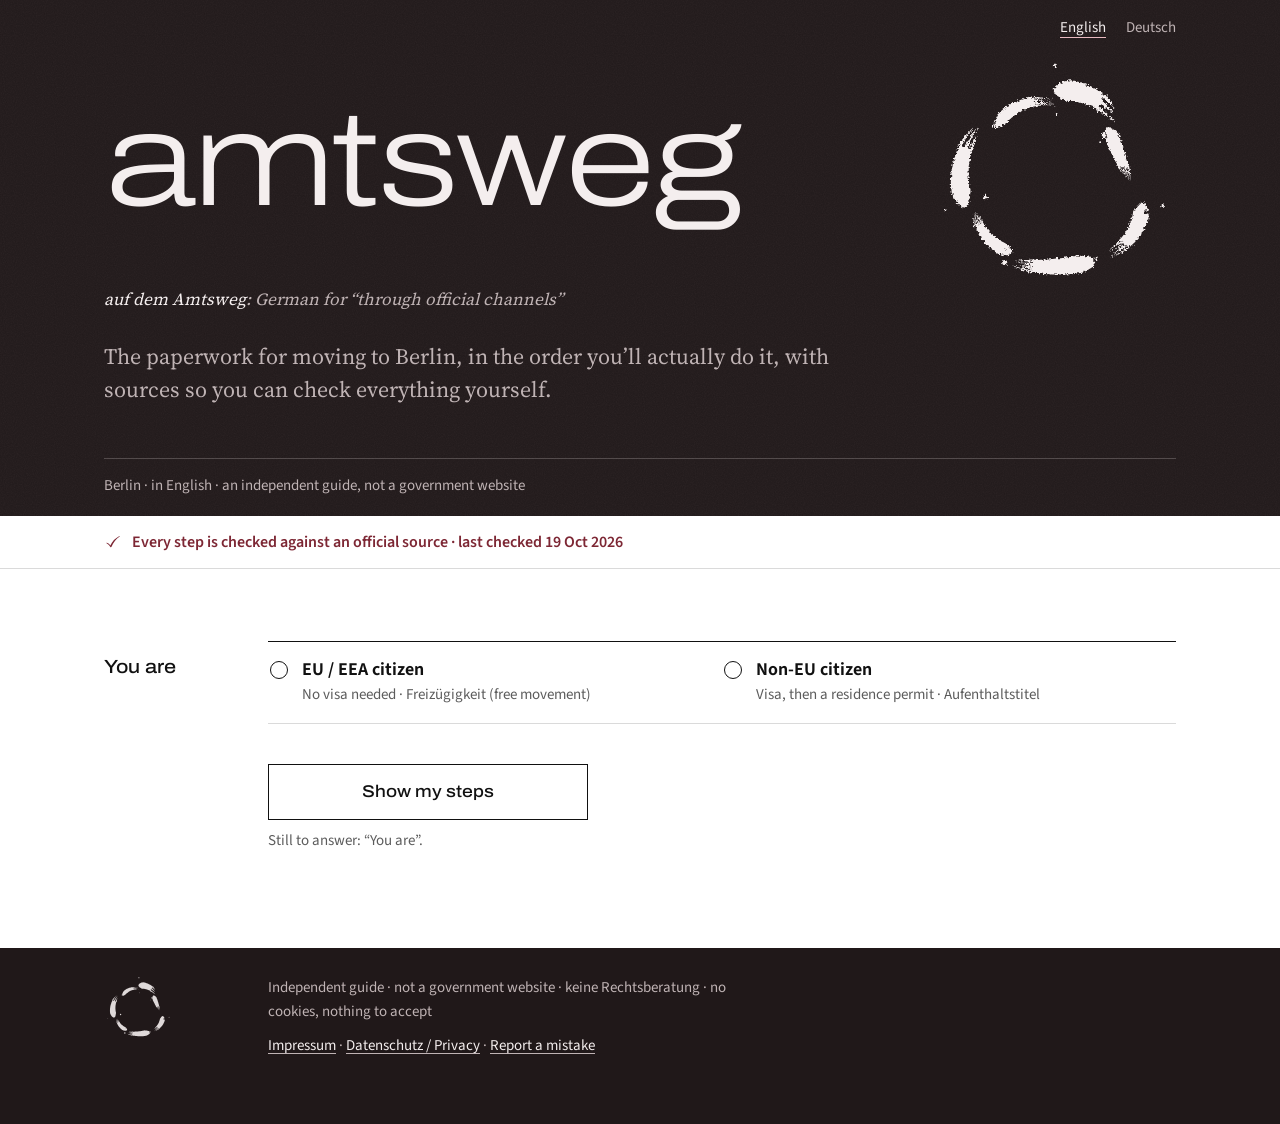
==== public/index.html @ 5817a7cb "Amtsweg website files" ====
<!DOCTYPE html>
<html lang="en">
<head>
<meta charset="UTF-8">
<meta name="viewport" content="width=device-width, initial-scale=1.0">
<title>Amtsweg — Berlin paperwork, step by step</title>
<meta name="description" content="The paperwork for moving to Berlin, step by step, in the order you'll do it, with an official source for every step. An independent guide, not a government site.">
<meta http-equiv="Content-Security-Policy" content="default-src 'self'; script-src 'self'; style-src 'self' 'unsafe-inline'; img-src 'self' data:; font-src 'self'; connect-src 'self'; base-uri 'none'; form-action 'self'; object-src 'none'">
<meta name="referrer" content="no-referrer">
<meta name="robots" content="noindex"><!-- PREVIEW: remove at launch -->
<meta property="og:title" content="Amtsweg — Berlin paperwork, step by step">
<meta property="og:description" content="Visa, Anmeldung, health insurance, Steuer-ID and your residence permit in Berlin, in order, with official sources.">
<meta property="og:type" content="website">
<link rel="icon" href="favicon.svg" type="image/svg+xml">
<meta name="theme-color" content="#201819">
<link rel="preload" href="fonts/archivo-var.woff2" as="font" type="font/woff2" crossorigin>
<link rel="preload" href="fonts/source-sans-3-var.woff2" as="font" type="font/woff2" crossorigin>
<style>
  @font-face{ font-family:'Archivo'; src:url(fonts/archivo-var.woff2) format('woff2'); font-weight:100 900; font-stretch:62% 125%; font-display:swap; }
  @font-face{ font-family:'Source Sans 3'; src:url(fonts/source-sans-3-var.woff2) format('woff2'); font-weight:200 900; font-display:swap; }
  @font-face{ font-family:'Source Serif 4'; src:url(fonts/source-serif-4-var.woff2) format('woff2'); font-weight:200 900; font-display:swap; }

  :root{
    /* White, burgundy-black, and the blacks and greys of a black-and-white photograph.
       Burgundy (#201819, measured from Stripe Press) holds the header field; a brighter wine
       marks what was checked against an official source and the next step. Logogram ink is #111111. */
    --white:#FFFFFF;
    --field:#F3F3F2;
    --paper:#EEEBE9;
    --paper-rule:#D3CFCC;
    --rule:#DADADA;
    --edge:#8A8A8A;
    --grey:#5C5C5C;
    --ink:#111111;
    --burgundy:#201819;
    --burgundy-2:#2E2324;
    --wine:#7D2734;
    --wine-light:#E8B9C0;
    --on-burgundy:#F4EEEE;
    --on-burgundy-2:#BFB3B4;
    --display:'Archivo', 'Source Sans 3', system-ui, sans-serif;
    --sans:'Source Sans 3', system-ui, -apple-system, 'Segoe UI', sans-serif;
    --serif:'Source Serif 4', Georgia, serif;
    --ease:cubic-bezier(.16,1,.3,1);
    --margin:132px;
    --aside:236px;
  }
  *{ box-sizing:border-box; }
  html{ -webkit-text-size-adjust:100%; scrollbar-color:var(--edge) var(--white); accent-color:var(--ink); caret-color:var(--wine); hanging-punctuation:first; }
  body{ margin:0; background:var(--white); color:var(--ink); font-family:var(--sans); font-size:17px; line-height:1.5; font-variant-numeric:tabular-nums lining-nums; overflow-x:clip; min-height:100vh; display:flex; flex-direction:column; }
  body > .wrap{ width:100%; }
  ::selection{ background:var(--wine-light); color:var(--ink); }
  a{ color:var(--ink); text-decoration-thickness:1px; text-underline-offset:3px; text-decoration-color:var(--edge); }
  a:hover{ color:var(--wine); text-decoration-color:currentColor; }
  :focus-visible{ outline:2px solid var(--wine); outline-offset:3px; }
  svg.icon{ width:18px; height:18px; flex-shrink:0; fill:none; stroke:currentColor; stroke-width:1.8; stroke-linecap:round; stroke-linejoin:round; }
  svg.icon-fill{ fill:currentColor; stroke:none; }
  [hidden]{ display:none !important; }
  .visually-hidden{ position:absolute; width:1px; height:1px; overflow:hidden; clip:rect(0 0 0 0); white-space:nowrap; }
  .sc{ font-variant-caps:all-small-caps; letter-spacing:.04em; }
  .wrap{ max-width:1120px; margin:0 auto; padding:0 24px; }

  /* ---------- Header: burgundy field, the wordmark, the logogram at true scale ---------- */
  .band{ position:relative; color:var(--on-burgundy); background-color:var(--burgundy);
    background-image:url("data:image/svg+xml,%3Csvg xmlns='http://www.w3.org/2000/svg' width='160' height='160'%3E%3Cfilter id='n'%3E%3CfeTurbulence type='fractalNoise' baseFrequency='.9' numOctaves='2' stitchTiles='stitch'/%3E%3CfeColorMatrix values='0 0 0 0 1 0 0 0 0 1 0 0 0 0 1 0 0 0 .05 0'/%3E%3C/filter%3E%3Crect width='160' height='160' filter='url(%23n)'/%3E%3C/svg%3E"); }
  .band-inner{ max-width:1120px; margin:0 auto; padding:56px 24px 0; display:grid; grid-template-columns:minmax(0,1fr) auto; column-gap:40px; align-items:end; }
  .brand{ grid-column:1; margin:0; font-family:var(--display); font-weight:300; font-stretch:125%; font-size:clamp(56px, 11.5vw, 132px); line-height:.86; letter-spacing:-.025em; text-transform:lowercase; color:var(--on-burgundy); }
  .mark{ grid-column:2; grid-row:1 / span 2; width:clamp(120px, 21vw, 248px); align-self:center; margin-bottom:8px; }
  .mark .logogram, .progress-mark .logogram{ display:block; width:100%; height:auto; }
  .name-line{ grid-column:1; margin:18px 0 0; font-family:var(--serif); font-style:italic; font-size:17px; color:var(--on-burgundy-2); }
  .name-line span{ color:var(--on-burgundy); }
  .band-inner{ position:relative; }
  .lang-switch{ position:absolute; top:6px; right:16px; display:flex; gap:4px; font-size:15px; }
  .lang-switch a{ display:inline-flex; align-items:center; min-height:44px; padding:0 8px; color:var(--on-burgundy-2); text-decoration:none; }
  .lang-switch a:hover{ color:var(--on-burgundy); }
  .lang-switch a[aria-current="true"]{ color:var(--on-burgundy); text-decoration:underline; text-underline-offset:5px; text-decoration-color:var(--wine-light); }
  .band :focus-visible{ outline-color:var(--wine-light); }
  /* German runs long: let body text hyphenate (titles carry soft hyphens) */
  :lang(de) .step-body, :lang(de) .lede, :lang(de) .opt-hint, :lang(de) .step-meta, :lang(de) .a-line, :lang(de) .next-title{ hyphens:auto; -webkit-hyphens:auto; }
  .lede{ grid-column:1; margin:28px 0 0; max-width:34em; font-family:var(--serif); font-size:clamp(19px, 2.3vw, 22px); line-height:1.5; color:var(--on-burgundy-2); text-wrap:pretty; }
  .meta-line{ grid-column:1 / -1; margin:52px 0 0; padding:16px 0 18px; border-top:1px solid rgba(244,238,238,.22); font-size:15px; color:var(--on-burgundy-2); }
  .verify-line{ border-bottom:1px solid var(--rule); }
  .verify-line p{ max-width:1120px; margin:0 auto; padding:14px 24px; display:flex; gap:10px; align-items:center; font-size:16px; font-weight:600; color:var(--wine); }

  /* ---------- Questions: the label in the margin, the choices beside it ---------- */
  main{ padding-top:72px; }
  .panel{ padding:0; }
  fieldset{ border:0; margin:0 0 40px; padding:0; min-width:0; display:grid; grid-template-columns:var(--margin) minmax(0,1fr); column-gap:32px; }
  legend{ float:left; width:var(--margin); padding:14px 0 0; margin:0; font-family:var(--display); font-stretch:112%; font-weight:500; font-size:19px; line-height:1.25; }
  .options{ grid-column:2; display:grid; grid-template-columns:repeat(2, minmax(0,1fr)); border-top:1px solid var(--ink); }
  .option{ position:relative; display:flex; gap:14px; align-items:flex-start; padding:16px 16px 18px 2px; min-height:64px; border-bottom:1px solid var(--rule); cursor:pointer; transition:background-color .2s ease; }
  .options .option:nth-child(odd){ padding-right:24px; }
  .option:hover{ background:var(--field); }
  .option input{ appearance:none; -webkit-appearance:none; margin:3px 0 0; width:18px; height:18px; flex-shrink:0; border:1.5px solid var(--ink); border-radius:50%; background:var(--white); display:grid; place-content:center; cursor:pointer; }
  .option input::before{ content:""; width:8px; height:8px; border-radius:50%; background:var(--ink); transform:scale(0); transition:transform .2s var(--ease); }
  .option input:checked::before{ transform:scale(1); }
  .option input:focus-visible{ outline:2px solid var(--wine); outline-offset:3px; }
  .option:has(input:checked) .opt-name{ text-decoration:underline; text-decoration-thickness:2px; text-underline-offset:5px; }
  .opt-text{ display:flex; flex-direction:column; gap:3px; }
  .opt-name{ font-weight:650; font-size:18px; line-height:1.3; }
  .opt-hint{ font-size:15px; color:var(--grey); line-height:1.4; }
  .go-row{ display:grid; grid-template-columns:var(--margin) minmax(0,1fr); column-gap:32px; }
  .go-row > *{ grid-column:2; }
  .btn{ display:inline-flex; align-items:center; justify-content:center; gap:8px; min-height:44px; padding:10px 20px; font:inherit; font-size:16px; font-weight:650; border-radius:0; cursor:pointer; text-decoration:none; transition:background-color .2s ease, border-color .2s ease, color .2s ease; }
  .btn-primary{ background:var(--ink); color:var(--white); border:1px solid var(--ink); }
  .btn-primary:hover{ background:var(--burgundy-2); border-color:var(--burgundy-2); color:var(--white); }
  .btn-primary[aria-disabled="true"]{ background:var(--white); color:var(--ink); border-color:var(--ink); cursor:not-allowed; }
  .btn-secondary{ background:var(--white); color:var(--ink); border:1px solid var(--ink); }
  .btn-secondary:hover{ background:var(--field); }
  .btn-quiet{ background:transparent; border:1px solid transparent; color:var(--ink); text-decoration:underline; text-decoration-color:var(--edge); text-underline-offset:4px; }
  .btn-quiet:hover{ color:var(--wine); }
  #go-btn{ justify-self:start; min-width:min(100%, 320px); min-height:56px; font-family:var(--display); font-stretch:112%; font-weight:500; font-size:17px; }
  .go-hint{ font-size:15px; color:var(--grey); margin:10px 0 0; }

  /* ---------- Your steps ---------- */
  #dossier{ margin-top:96px; margin-inline:calc(50% - 50vw); padding:0 calc(50vw - 50%) 72px; background:var(--paper); }
  .steps-head{ display:grid; grid-template-columns:var(--margin) minmax(0,1fr); column-gap:32px; align-items:start;
    margin-inline:calc(50% - 50vw); padding:56px calc(50vw - 50%) 48px; color:var(--on-burgundy); background-color:var(--burgundy); background-image:inherit; }
  .steps-head{ background-image:url("data:image/svg+xml,%3Csvg xmlns='http://www.w3.org/2000/svg' width='160' height='160'%3E%3Cfilter id='n'%3E%3CfeTurbulence type='fractalNoise' baseFrequency='.9' numOctaves='2' stitchTiles='stitch'/%3E%3CfeColorMatrix values='0 0 0 0 1 0 0 0 0 1 0 0 0 0 1 0 0 0 .05 0'/%3E%3C/filter%3E%3Crect width='160' height='160' filter='url(%23n)'/%3E%3C/svg%3E"); }
  .steps-head a{ color:var(--on-burgundy); text-decoration-color:var(--on-burgundy-2); }
  .steps-head a:hover{ color:var(--wine-light); }
  .steps-head :focus-visible{ outline-color:var(--wine-light); }
  .progress-mark{ width:var(--margin); margin-top:-6px; }
  #dossier-title{ margin:0; font-family:var(--display); font-weight:300; font-stretch:125%; font-size:clamp(38px, 6vw, 64px); line-height:.95; letter-spacing:-.02em; }
  #dossier-title:focus{ outline:none; }
  .situation{ margin:14px 0 0; color:var(--on-burgundy-2); font-size:16px; }
  .situation a{ display:inline-flex; align-items:center; min-height:44px; padding:0 6px; margin:-10px 0 -10px 4px; }
  .progress{ margin:8px 0 0; font-size:16px; font-weight:650; }
  .progress-sep{ color:var(--on-burgundy-2); font-weight:400; margin:0 4px; }
  .progress-checked{ display:inline-flex; gap:6px; align-items:baseline; font-weight:400; color:var(--on-burgundy-2); }
  .progress-checked .icon{ width:15px; height:15px; color:var(--wine-light); align-self:center; }
  /* the next step: typographic, no box */
  .next{ display:grid; grid-template-columns:auto minmax(0,1fr); gap:0 24px; align-items:baseline; margin:36px 0 0; padding:26px 0 0; border-top:1px solid rgba(244,238,238,.24); }
  .next-num{ grid-row:1 / span 2; font-family:var(--display); font-stretch:125%; font-weight:200; font-size:clamp(64px, 9vw, 104px); line-height:.8; color:var(--wine-light); }
  .next .btn-primary{ background:var(--on-burgundy); color:var(--ink); border-color:var(--on-burgundy); }
  .next .btn-primary:hover{ background:var(--white); color:var(--ink); }
  .next-title{ margin:0; font-family:var(--display); font-stretch:112%; font-size:clamp(21px, 2.6vw, 27px); font-weight:450; line-height:1.2; hyphens:manual; overflow-wrap:anywhere; }
  .next-label{ position:absolute; width:1px; height:1px; overflow:hidden; clip:rect(0 0 0 0); white-space:nowrap; }
  .next .btn{ justify-self:start; margin-top:14px; }
  .next.all-done .next-num{ display:none; }
  .next.all-done .next-title{ grid-column:1 / -1; font-family:var(--serif); font-stretch:100%; font-weight:400; font-size:19px; color:var(--on-burgundy-2); }
  .steps-body{ display:grid; grid-template-columns:var(--margin) minmax(0,1fr); column-gap:32px; }
  #dossier .steps-body .notice{ margin-top:28px; }
  .steps-body > *{ grid-column:2; }
  .toolbar{ display:flex; flex-wrap:wrap; gap:4px 8px; margin:8px 0 0; }
  .toolbar .btn-quiet{ padding-left:0; padding-right:16px; font-weight:500; }
  .confirm{ display:flex; flex-wrap:wrap; align-items:center; gap:8px 12px; padding:14px 0; border-top:1px solid var(--ink); border-bottom:1px solid var(--ink); margin:8px 0 16px; }
  .confirm p{ margin:0; flex:1 1 260px; font-size:16px; }
  .notice{ display:flex; gap:12px; align-items:flex-start; padding:14px 0; margin:24px 0 0; border-top:1px solid var(--ink); border-bottom:1px solid var(--ink); font-family:var(--serif); color:var(--ink); }
  .notice p{ margin:0 0 8px; }

  /* ---------- The ledger: one row per step, numerals in the margin ---------- */
  .route{ list-style:none; margin:0; padding:0; }
  .stop{ position:relative; display:grid; grid-template-columns:var(--margin) minmax(0,1fr); column-gap:32px; border-bottom:1px solid var(--paper-rule); }
  .stop:has(.step.open){ background:var(--white); box-shadow:0 0 0 100vmax var(--white); clip-path:inset(0 -100vmax); border-bottom-color:var(--white); }
  .node{ grid-column:1; padding-top:18px; font-family:var(--display); font-stretch:125%; font-weight:200; font-size:40px; line-height:1; color:var(--grey); }
  .node{ display:flex; align-items:flex-start; gap:12px; }
  .node-ink{ display:block; width:34px; height:34px; margin-top:4px; color:#C9C4C1; transition:color .5s ease; }
  .node-ink svg{ display:block; width:100%; height:100%; }
  .stop.next-stop .node-ink{ color:var(--wine); }
  .stop.done .node-ink{ color:var(--ink); }
  .stop.just-done .node-ink{ animation:inkin .8s var(--ease); }
  @keyframes inkin{ from{ opacity:.2; transform:scale(.8) rotate(-8deg); } to{ opacity:1; transform:none; } }
  .stop.next-stop .node{ color:var(--wine); font-weight:300; }
  .stop.done .node-num{ color:var(--edge); }
  .step{ grid-column:2; position:relative; min-width:0; }
  .step-row{ position:relative; display:grid; grid-template-columns:minmax(0,1fr) var(--aside) 24px; column-gap:24px; align-items:start; padding:20px 0 22px; min-height:64px; }
  .step-head{ position:static; display:block; padding:0; margin:0; background:none; border:0; font:inherit; color:inherit; text-align:left; cursor:pointer; }
  .step-head::after{ content:""; position:absolute; inset:0 0 0 calc(-1 * (var(--margin) + 32px)); }
  .step-head:focus-visible{ outline:none; }
  .step-head:focus-visible::after{ outline:2px solid var(--wine); outline-offset:-2px; }
  .step-row:hover .step-title{ text-decoration:underline; text-decoration-thickness:1px; text-underline-offset:5px; }
  .step-h{ margin:0; font-size:inherit; font-weight:400; }
  .step-heading{ min-width:0; }
  .step-title{ font-family:var(--display); font-stretch:108%; font-size:21px; font-weight:450; line-height:1.25; hyphens:manual; overflow-wrap:break-word; }
  .step-meta{ display:block; margin-top:4px; font-size:15.5px; color:var(--grey); line-height:1.4; }
  .stop.done .step-title{ color:var(--grey); }
  .step-aside{ display:flex; flex-direction:column; gap:6px; padding-top:3px; font-size:14.5px; line-height:1.35; }
  .a-line{ display:flex; gap:7px; align-items:flex-start; }
  .a-line .icon{ width:16px; height:16px; margin-top:1px; }
  .a-deadline{ font-weight:650; color:var(--ink); }
  .a-meta{ display:flex; flex-wrap:wrap; gap:4px 14px; }
  .a-checked{ color:var(--grey); font-weight:400; font-size:14px; letter-spacing:.01em; }
  .a-checked .icon{ color:var(--wine); }
  .a-unchecked{ color:var(--grey); }
  .a-differ{ color:var(--grey); }
  .chevron{ color:var(--grey); margin-top:4px; transition:transform .35s var(--ease); }
  .step.open > .step-row .chevron{ transform:rotate(180deg); }

  .step-body{ container:stepbody / inline-size; padding:0 0 32px; }
  .short{ font-family:var(--serif); font-size:clamp(20px, 2.4vw, 23px); line-height:1.5; max-width:34em; margin:0 0 24px; text-wrap:pretty; }
  .short-label{ display:inline-block; margin-right:6px; font-family:var(--sans); font-size:15px; font-weight:700; color:var(--wine); }
  .step-body .what{ font-family:var(--serif); font-size:18px; line-height:1.6; max-width:62ch; margin:0; text-wrap:pretty; }
  .differ{ display:flex; gap:10px; align-items:flex-start; max-width:760px; margin:0 0 4px; padding:14px 0; border-top:1px solid var(--rule); font-size:16.5px; line-height:1.55; }
  .differ .icon{ margin-top:3px; color:var(--grey); }
  .differ p{ margin:0; }
  .differ strong{ display:block; font-weight:700; }
  details.more{ max-width:760px; border-top:1px solid var(--rule); }
  details.more:last-child{ border-bottom:1px solid var(--rule); }
  details.more > summary{ display:flex; align-items:center; gap:10px; min-height:52px; padding:10px 0; cursor:pointer; list-style:none; font-weight:650; font-size:16.5px; }
  details.more > summary::-webkit-details-marker{ display:none; }
  details.more > summary > span{ flex:1; }
  details.more > summary .icon:first-child{ color:var(--wine); }
  details.more > summary .chevron{ margin-left:auto; }
  details.more[open] > summary .chevron{ transform:rotate(180deg); }
  details.more > summary:hover > span{ text-decoration:underline; text-underline-offset:4px; }
  .more-body{ padding:4px 0 22px; display:flex; flex-direction:column; gap:14px; }
  .facts{ display:grid; grid-template-columns:120px minmax(0,1fr); gap:12px 24px; margin:0 0 24px; padding:18px 0 0; border-top:1px solid var(--rule); max-width:760px; }
  .facts dt{ font-family:var(--display); font-stretch:112%; font-weight:500; font-size:15px; color:var(--grey); padding-top:2px; }
  .facts dd{ margin:0; font-size:17px; line-height:1.55; }
  .facts dd.deadline-dd{ font-weight:700; }
  .note{ max-width:62ch; margin:0 0 16px; padding:12px 0; border-top:1px solid var(--rule); border-bottom:1px solid var(--rule); font-family:var(--serif); font-style:italic; font-size:17px; line-height:1.6; }
  .note + .note{ margin-top:-17px; border-top:0; }
  .step-actions{ margin:24px 0 28px; }
  .sources p{ margin:0; }
  .sources-title, .also-title{ font-family:var(--display); font-stretch:112%; font-size:15px; font-weight:500; color:var(--grey); margin:0; }
  .source-row{ display:flex; align-items:flex-start; gap:10px; font-size:16.5px; }
  .source-row .icon{ margin-top:3px; color:var(--wine); }
  .source-row.unchecked .icon, .source-row.unchecked{ color:var(--grey); }
  .checked-date{ color:var(--wine); font-weight:600; white-space:nowrap; }
  .source-link{ font-weight:600; }
  .disagree{ border-top:1px solid var(--rule); padding:16px 0 0; }
  .disagree-title{ margin:0 0 12px; font-size:16px; font-weight:650; }
  .claims{ list-style:none; margin:0; padding:0; display:flex; flex-direction:column; gap:16px; }
  .claim{ font-size:16.5px; line-height:1.55; }
  @container stepbody (min-width: 640px){ .claims{ display:grid; grid-template-columns:repeat(auto-fit, minmax(0,1fr)); gap:28px; } }
  .tier{ display:block; font-size:14px; font-weight:650; margin-bottom:4px; }
  .tier-official{ color:var(--wine); }
  .tier-legal, .tier-aggregator{ color:var(--grey); }
  .rely{ margin:16px 0 0 !important; padding:12px 0 0; border-top:1px solid var(--rule); font-size:16px; }
  .rely strong{ font-weight:700; }
  .also ul{ margin:0; padding:0; list-style:none; }
  .also li{ margin:0; font-size:16px; }
  .also a{ display:inline-block; padding:10px 0; }
  .checkself{ display:inline-flex; align-items:center; gap:6px; min-height:44px; font-weight:650; align-self:flex-start; }
  .checkself .icon{ width:16px; height:16px; }
  .save-note{ min-height:24px; margin:12px 0 0; font-size:15px; color:var(--grey); }

  /* One authored moment: a finished step's stroke is drawn into the logogram, in the brush's direction */
  .ink-draw{ stroke-dasharray:1; stroke-dashoffset:0; animation:draw 1s cubic-bezier(.45,.05,.25,1) backwards; }
  @keyframes draw{ from{ stroke-dashoffset:1; } to{ stroke-dashoffset:0; } }

  footer{ margin-top:auto; color:var(--on-burgundy-2); background:var(--burgundy); }
  main{ padding-bottom:96px; }
  main:has(#dossier:not([hidden])){ padding-bottom:0; }
  footer a{ color:var(--on-burgundy); text-decoration-color:var(--on-burgundy-2); }
  footer a:hover{ color:var(--wine-light); }
  footer :focus-visible{ outline-color:var(--wine-light); }
  footer .wrap{ display:grid; grid-template-columns:var(--margin) minmax(0,1fr); column-gap:32px; padding-top:28px; padding-bottom:56px; }
  .foot-mark{ grid-column:1; grid-row:1 / span 3; width:68px; opacity:.9; }
  .foot-mark .logogram{ display:block; width:100%; height:auto; }
  .welcome{ display:block; font-family:var(--display); font-stretch:125%; font-weight:300; font-size:clamp(32px, 5vw, 48px); line-height:1.05; margin-bottom:8px; color:var(--on-burgundy); }
  footer p{ grid-column:2; margin:0; max-width:72ch; font-size:15px; color:var(--on-burgundy-2); line-height:1.6; }
  .foot-link{ display:inline-flex; align-items:center; min-height:44px; }
  footer strong{ color:var(--ink); font-weight:650; }

  @media (max-width:900px){
    :root{ --margin:64px; --aside:0px; }
    .step-row{ grid-template-columns:minmax(0,1fr) 24px; }
    .step-aside{ grid-column:1; grid-row:2; padding-top:10px; }
    .chevron{ grid-column:2; grid-row:1; }
  }
  @media (max-width:600px){
    .wrap{ padding:0 16px; }
    .band-inner{ padding:32px 16px 0; grid-template-columns:minmax(0,1fr); }
    .mark{ grid-column:1; grid-row:1; width:76px; margin:0 0 20px; }
    .lang-switch{ top:22px; right:8px; }
    .brand{ grid-row:2; }
    .name-line{ grid-row:3; }
    .lede{ grid-column:1; grid-row:4; }
    .meta-line{ margin-top:36px; }
    .verify-line p{ padding:12px 16px; }
    main{ padding-top:44px; }
    fieldset, .go-row, .steps-head, .steps-body, .stop, footer .wrap{ grid-template-columns:minmax(0,1fr); }
    legend{ float:none; width:auto; padding:0 0 12px; }
    .options, .go-row > *, .steps-body > *, footer p{ grid-column:1; }
    .options{ grid-template-columns:1fr; }
    .options .option:nth-child(odd){ padding-right:16px; }
    #go-btn{ width:100%; }
    #dossier{ margin-top:64px; }
    .steps-head{ padding-top:36px; padding-bottom:32px; }
    .progress-sep{ display:none; }
    .progress-checked{ display:flex; margin-top:2px; }
    .steps-head{ position:relative; }
    .progress-mark{ position:absolute; right:16px; top:30px; width:72px; margin:0; }
    #dossier-title{ padding-right:84px; }
    .next{ grid-template-columns:1fr; }
    .next-num{ grid-row:auto; font-size:56px; margin-bottom:6px; }
    .stop{ grid-template-columns:44px minmax(0,1fr); column-gap:12px; }
    .node{ font-size:28px; padding-top:20px; }
    .node{ flex-direction:column; gap:6px; }
    .node-ink{ width:26px; height:26px; margin-top:0; }
    .foot-mark{ grid-row:auto; width:44px; margin-bottom:12px; }
    .step{ grid-column:2; }
    .step-head::after{ left:-56px; }
    .facts{ grid-template-columns:1fr; gap:2px; }
    .facts dd{ margin-bottom:12px; }
  }

  @media (prefers-reduced-motion: reduce){ *{ transition:none !important; animation:none !important; } }

  @media print{
    .band, .steps-head, #dossier, footer{ background:none !important; color:var(--ink); }
    details.more > .more-body{ display:flex !important; }
    .brand, .lede, .meta-line{ color:var(--ink); }
    .mark, .progress-mark, .verify-line{ display:none; }
    #questions-panel, .toolbar, .next, .notice, .confirm, .step-actions, .save-note, .chevron, .situation a{ display:none !important; }
    .step-body[hidden]{ display:block !important; }
    .stop{ break-inside:avoid; }
    .source-link::after, .checkself::after{ content:" (" attr(href) ")"; font-weight:400; font-size:10pt; color:var(--grey); word-break:break-all; }
    .checkself{ display:none; }
  }
</style>
</head>
<body>
<header class="band">
  <div class="band-inner">
    <h1 class="brand" id="heading"></h1>
    <p class="name-line" id="name-line"></p>
    <nav class="lang-switch" aria-label="Language / Sprache"><a href="?lang=en" data-lang="en" lang="en" hreflang="en">English</a><a href="?lang=de" data-lang="de" lang="de" hreflang="de">Deutsch</a></nav>
    <div class="mark" id="mark"></div>
    <p class="lede" id="sub"></p>
    <p class="meta-line" id="meta-line"></p>
  </div>
</header>
<div class="verify-line"><p><svg class="icon icon-fill" viewBox="0 0 24 24" aria-hidden="true"><path d="M3.4 12.9c1.6-.1 3.4 1.2 5 3.7 2.4-5.4 6.4-9.6 12.2-12.7.4-.2.7.3.3.6-4.9 3.5-8.5 8.1-10.9 13.9-.3.7-1.2.8-1.6.1-1.4-2.3-2.9-3.9-5-4.9-.4-.2-.4-.7 0-.7z"/></svg><span id="verify-band-text"></span></p></div>

<div class="wrap">
  <noscript><p class="notice">This guide needs JavaScript to build your list of steps. Please turn it on, or open the page in another browser. / Dieser Wegweiser braucht JavaScript, um Ihre Schritte zu erstellen. Bitte schalten Sie es ein oder öffnen Sie die Seite in einem anderen Browser.</p></noscript>
  <main>
  <form class="panel" id="questions-panel" novalidate>
    <div id="questions"></div>
    <div class="go-row">
      <button type="submit" class="btn btn-primary" id="go-btn" aria-describedby="go-hint"></button>
      <p class="go-hint" id="go-hint" aria-live="polite"></p>
    </div>
  </form>

  <section id="dossier" aria-labelledby="dossier-title" hidden>
    <div class="steps-head">
      <div class="progress-mark" id="progress-mark"></div>
      <div>
        <h2 id="dossier-title" tabindex="-1" data-i18n="yourSteps">Your steps</h2>
        <p class="situation"><span id="situation"></span><a href="#questions-panel" id="change-link" data-i18n="changeAnswers">Change answers</a></p>
        <p class="progress" id="progress-text"></p>
        <div class="next" id="next-panel">
          <span class="next-num" id="next-num" aria-hidden="true"></span>
          <p class="next-title"><span class="next-label" id="next-label">Your next step:</span> <span id="next-title"></span></p>
          <button type="button" class="btn btn-primary" id="next-open" data-i18n="openStep">Open this step</button>
        </div>
      </div>
    </div>
    <div class="steps-body">
      <div class="notice" id="stale-notice" role="status" hidden>
        <div>
          <p data-i18n="staleText">Your answers have changed since these steps were made. Steps you marked done stay done.</p>
          <button type="button" class="btn btn-secondary" id="update-btn" data-i18n="updateSteps">Update my steps</button>
        </div>
      </div>
    </div>
    <ol class="route" id="steps"></ol>
    <div class="steps-body">
      <p class="save-note" id="save-note" aria-live="polite"></p>
      <div class="toolbar">
        <button type="button" class="btn btn-quiet" id="print-btn" data-i18n="print">Print or save as PDF</button>
        <button type="button" class="btn btn-quiet" id="reset" data-i18n="startOver">Start over</button>
      </div>
      <div class="confirm" id="reset-confirm" role="group" aria-labelledby="reset-q" hidden>
        <p id="reset-q" data-i18n="resetQ">Start over? This clears your answers and the steps you marked done, on this device.</p>
        <button type="button" class="btn btn-primary" id="reset-yes" data-i18n="clearAll">Clear everything</button>
        <button type="button" class="btn btn-secondary" id="reset-no" data-i18n="cancel">Cancel</button>
      </div>
    </div>
  </section>
  </main>
</div>

<footer>
  <div class="wrap">
    <div class="foot-mark" id="foot-mark"></div>
    <p data-i18n="footLine">Independent guide · not a government website · keine Rechtsberatung · no cookies, nothing to accept</p>
    <p class="visually-hidden" id="footer-text"></p>
    <p><a class="foot-link" href="impressum.html" data-i18n="impressum">Impressum</a> <span aria-hidden="true">·</span> <a class="foot-link" href="privacy.html" data-i18n="privacy">Datenschutz / Privacy</a> <span aria-hidden="true">·</span> <a class="foot-link" href="impressum.html#en" data-i18n="reportMistake">Report a mistake</a></p>
  </div>
</footer>

<script src="packs/berlin.js"></script>
<script src="packs/berlin.de.js"></script>
<script src="logogram.js"></script>
<script src="engine.js"></script>
</body>
</html>
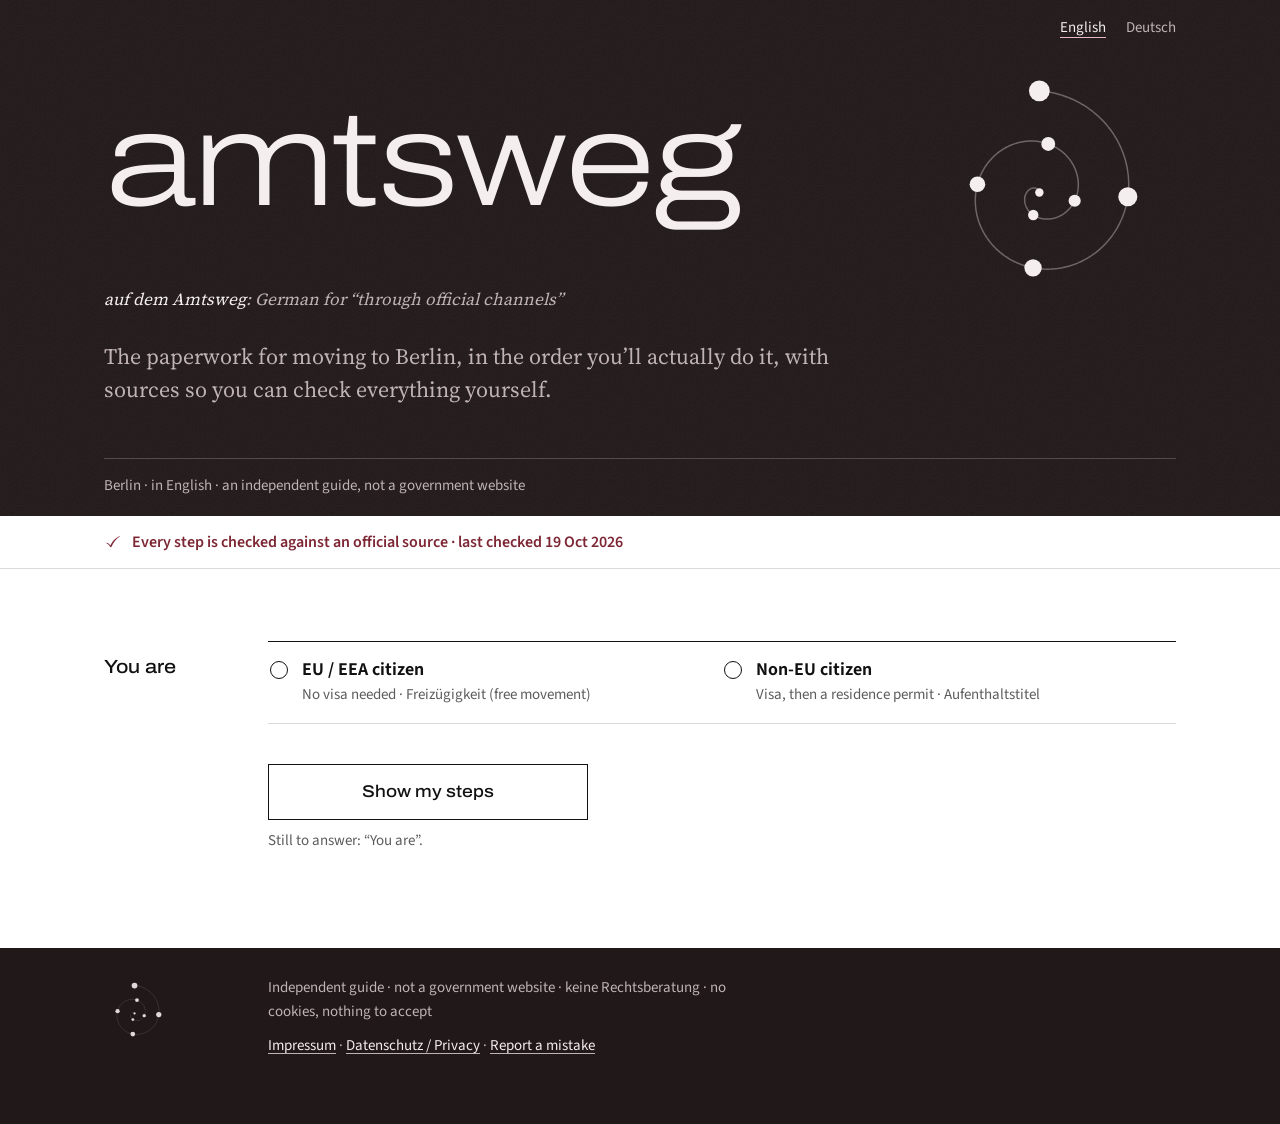
==== commit 763b7f13: "Publish from amtsweg 97f45d4" ====
--- a/public/index.html
+++ b/public/index.html
@@ -155,12 +155,12 @@
   .stop:has(.step.open){ background:var(--white); box-shadow:0 0 0 100vmax var(--white); clip-path:inset(0 -100vmax); border-bottom-color:var(--white); }
   .node{ grid-column:1; padding-top:18px; font-family:var(--display); font-stretch:125%; font-weight:200; font-size:40px; line-height:1; color:var(--grey); }
   .node{ display:flex; align-items:flex-start; gap:12px; }
-  .node-ink{ display:block; width:34px; height:34px; margin-top:4px; color:#C9C4C1; transition:color .5s ease; }
+  .node-ink{ display:block; width:13px; height:13px; margin-top:14px; color:#C9C4C1; transition:color .5s ease; }
   .node-ink svg{ display:block; width:100%; height:100%; }
   .stop.next-stop .node-ink{ color:var(--wine); }
   .stop.done .node-ink{ color:var(--ink); }
   .stop.just-done .node-ink{ animation:inkin .8s var(--ease); }
-  @keyframes inkin{ from{ opacity:.2; transform:scale(.8) rotate(-8deg); } to{ opacity:1; transform:none; } }
+  @keyframes inkin{ from{ opacity:.2; transform:scale(.4); } to{ opacity:1; transform:none; } }
   .stop.next-stop .node{ color:var(--wine); font-weight:300; }
   .stop.done .node-num{ color:var(--edge); }
   .step{ grid-column:2; position:relative; min-width:0; }
@@ -236,9 +236,10 @@
   .checkself .icon{ width:16px; height:16px; }
   .save-note{ min-height:24px; margin:12px 0 0; font-size:15px; color:var(--grey); }
 
-  /* One authored moment: a finished step's stroke is drawn into the logogram, in the brush's direction */
-  .ink-draw{ stroke-dasharray:1; stroke-dashoffset:0; animation:draw 1s cubic-bezier(.45,.05,.25,1) backwards; }
-  @keyframes draw{ from{ stroke-dashoffset:1; } to{ stroke-dashoffset:0; } }
+  /* One authored moment: a finished step's dot settles onto the spiral */
+  .spiral-dot{ transform-box:fill-box; transform-origin:center; }
+  .spiral-dot.fresh{ animation:settle-dot .7s cubic-bezier(.16,1,.3,1) backwards; }
+  @keyframes settle-dot{ from{ opacity:0; transform:scale(.2); } to{ opacity:1; transform:none; } }
 
   footer{ margin-top:auto; color:var(--on-burgundy-2); background:var(--burgundy); }
   main{ padding-bottom:96px; }
@@ -289,7 +290,7 @@
     .stop{ grid-template-columns:44px minmax(0,1fr); column-gap:12px; }
     .node{ font-size:28px; padding-top:20px; }
     .node{ flex-direction:column; gap:6px; }
-    .node-ink{ width:26px; height:26px; margin-top:0; }
+    .node-ink{ width:11px; height:11px; margin-top:2px; }
     .foot-mark{ grid-row:auto; width:44px; margin-bottom:12px; }
     .step{ grid-column:2; }
     .step-head::after{ left:-56px; }
